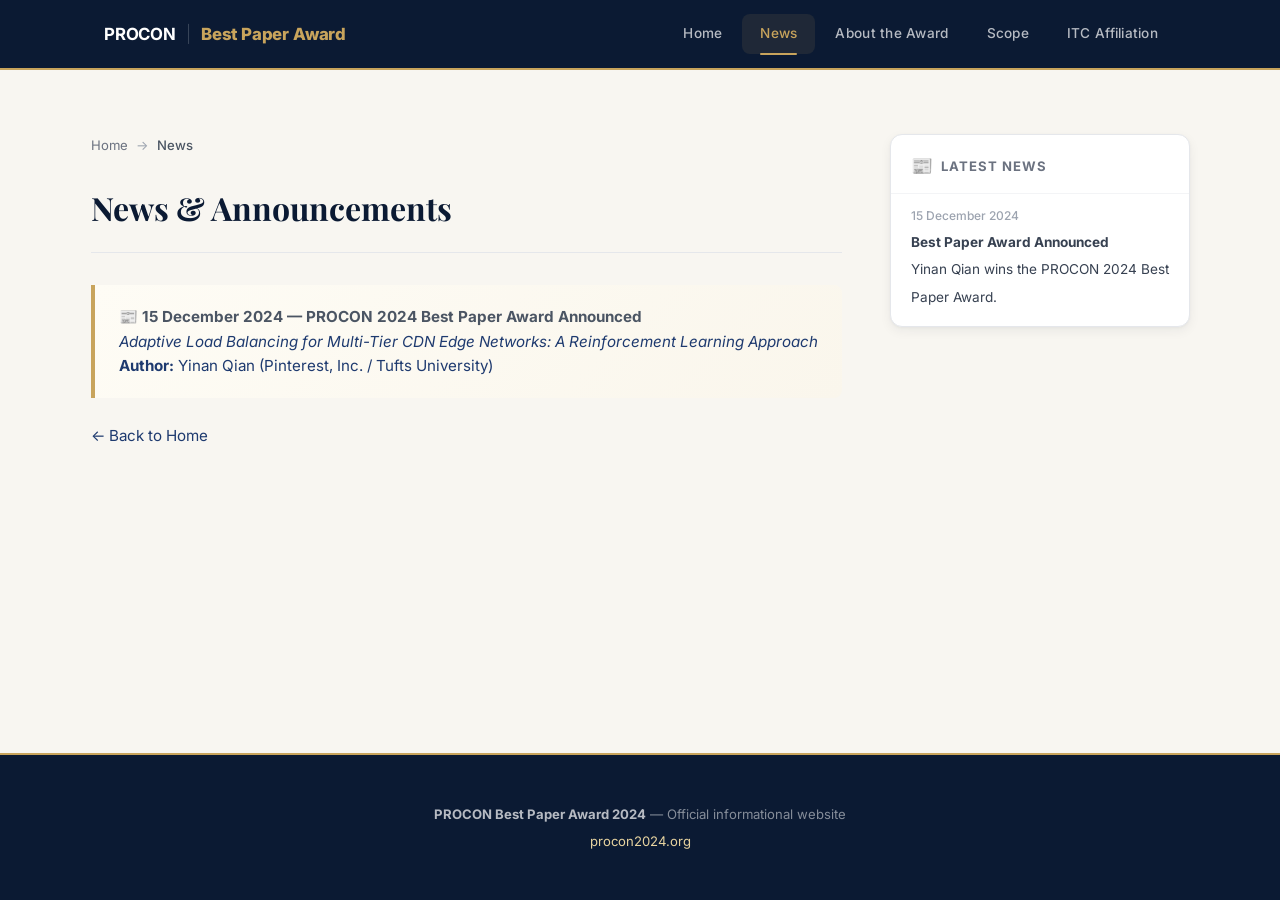
==== news/index.html @ 3cdb623d "Initial commit: PROCON 2024 Best Paper Award website" ====
<!DOCTYPE html>
<html lang="en">
<head>
  <meta charset="UTF-8">
  <meta name="viewport" content="width=device-width, initial-scale=1.0">
  <title>News — PROCON 2024 Best Paper Award</title>
  <meta name="description" content="Latest news and announcements from the PROCON 2024 Best Paper Award.">
  <link rel="stylesheet" href="/css/style.css">
  <link rel="icon" href="data:image/svg+xml,<svg xmlns=%22http://www.w3.org/2000/svg%22 viewBox=%220 0 100 100%22><text y=%22.9em%22 font-size=%2290%22>🏆</text></svg>">
</head>
<body>

<header class="site-header">
  <div class="container header-inner">
    <div class="site-title">
      <a href="/">
        PROCON <span class="separator">|</span> <span class="accent">Best Paper Award</span>
      </a>
    </div>
    <button class="menu-toggle" onclick="document.querySelector('.main-nav').classList.toggle('open')" aria-label="Toggle navigation">☰</button>
    <nav class="main-nav">
      <a href="/">Home</a>
      <a href="/news/" class="active">News</a>
      <a href="/about.html">About the Award</a>
      <a href="/scope.html">Scope</a>
      <a href="/itc.html">ITC Affiliation</a>
    </nav>
  </div>
</header>

<div class="container content-layout">
  <main class="main-content">

    <nav class="breadcrumb">
      <a href="/">Home</a>
      <span>→</span>
      <span class="current">News</span>
    </nav>

    <article>
      <div class="article-header">
        <h1>News &amp; Announcements</h1>
      </div>

      <div class="article-body">

        <div class="highlight-box">
          <strong>📰 15 December 2024 — PROCON 2024 Best Paper Award Announced</strong><br>
          <a href="/news/yinan-qian-award.html"><em>Adaptive Load Balancing for Multi-Tier CDN Edge Networks: A Reinforcement Learning Approach</em><br>
          <strong>Author:</strong> Yinan Qian (Pinterest, Inc. / Tufts University)</a>
        </div>

        <p style="margin-top:24px;">
          <a href="/">← Back to Home</a>
        </p>

      </div>
    </article>

  </main>

  <aside class="sidebar">

    <div class="sidebar-card">
      <div class="sidebar-card-header">
        <span class="icon">📰</span>
        <h3>Latest News</h3>
      </div>
      <div class="sidebar-card-body">
        <ul class="news-list">
          <li>
            <span class="date">15 December 2024</span>
            <a href="/news/yinan-qian-award.html"><strong>Best Paper Award Announced</strong><br>Yinan Qian wins the PROCON 2024 Best Paper Award.</a>
          </li>
        </ul>
      </div>
    </div>

  </aside>
</div>

<footer class="site-footer">
  <div class="container">
    <p><strong>PROCON Best Paper Award 2024</strong> — Official informational website</p>
    <p><a href="https://procon2024.org">procon2024.org</a></p>
  </div>
</footer>

<script>
document.addEventListener('DOMContentLoaded', function() {
  var toggle = document.querySelector('.menu-toggle');
  var nav = document.querySelector('.main-nav');
  if (toggle) toggle.addEventListener('click', function() { nav.classList.toggle('open'); });
  nav.querySelectorAll('a').forEach(function(l) { l.addEventListener('click', function() { nav.classList.remove('open'); }); });
});
</script>

</body>
</html>
---- css/style.css ----
/* ============================================
   PROCON 2024 Best Paper Award — Official Site
   Premium Design System
   ============================================ */

/* --- Fonts --- */
@import url('https://fonts.googleapis.com/css2?family=Inter:wght@300;400;500;600;700;800&family=Playfair+Display:ital,wght@0,600;0,700;1,600&family=JetBrains+Mono:wght@400;500&display=swap');

:root {
  /* Colors — ITC / PROCON brand */
  --accent-blue: #2563eb;
  --navy:       #0b1a33;
  --navy-light: #162d50;
  --navy-mid:   #1e3a6f;
  --gold:       #c8a45c;
  --gold-light: #e8d4a0;
  --gold-dark:  #a8863a;
  --cream:      #f8f6f1;
  --white:      #ffffff;
  --gray-50:    #f9fafb;
  --gray-100:   #f3f4f6;
  --gray-200:   #e5e7eb;
  --gray-300:   #d1d5db;
  --gray-400:   #9ca3af;
  --gray-500:   #6b7280;
  --gray-600:   #4b5563;
  --gray-700:   #374151;
  --gray-800:   #1f2937;
  --gray-900:   #111827;
  --blue-accent: #2563eb;
  --blue-light: #dbeafe;
  --teal-accent: #0891b2;

  /* Typography */
  --font-sans:  'Inter', -apple-system, BlinkMacSystemFont, 'Segoe UI', sans-serif;
  --font-serif: 'Playfair Display', Georgia, 'Times New Roman', serif;
  --font-mono:  'JetBrains Mono', 'SF Mono', 'Fira Code', monospace;

  /* Spacing */
  --space-xs:  4px;
  --space-sm:  8px;
  --space-md:  16px;
  --space-lg:  24px;
  --space-xl:  32px;
  --space-2xl: 48px;
  --space-3xl: 64px;
  --space-4xl: 80px;

  /* Radii */
  --radius-sm: 4px;
  --radius-md: 8px;
  --radius-lg: 12px;
  --radius-xl: 16px;

  /* Shadows */
  --shadow-sm:  0 1px 2px rgba(11, 26, 51, 0.04);
  --shadow-md:  0 4px 12px rgba(11, 26, 51, 0.06), 0 1px 3px rgba(11, 26, 51, 0.04);
  --shadow-lg:  0 8px 30px rgba(11, 26, 51, 0.08), 0 2px 6px rgba(11, 26, 51, 0.04);
  --shadow-xl:  0 20px 50px rgba(11, 26, 51, 0.12), 0 4px 12px rgba(11, 26, 51, 0.06);
  --shadow-gold: 0 4px 20px rgba(200, 164, 92, 0.25);

  /* Transitions */
  --ease-out: cubic-bezier(0.16, 1, 0.3, 1);
  --ease-in-out: cubic-bezier(0.65, 0, 0.35, 1);
}

/* ----- Reset ----- */
*, *::before, *::after { box-sizing: border-box; margin: 0; padding: 0; }
html { font-size: 16px; scroll-behavior: smooth; -webkit-font-smoothing: antialiased; -moz-osx-font-smoothing: grayscale; }
body {
  font-family: var(--font-sans);
  color: var(--gray-800);
  background: var(--cream);
  line-height: 1.7;
  min-height: 100vh;
  display: flex;
  flex-direction: column;
}

img { max-width: 100%; height: auto; display: block; }
a { color: var(--navy-mid); text-decoration: none; transition: color 0.2s var(--ease-out); }
a:hover { color: var(--gold-dark); }
::selection { background: var(--gold-light); color: var(--navy); }

/* ----- Container ----- */
.container { max-width: 1120px; margin: 0 auto; padding: 0 var(--space-lg); }

/* ============================================
   HEADER
   ============================================ */
.site-header {
  background: var(--navy);
  position: sticky;
  top: 0;
  z-index: 100;
  border-bottom: 2px solid var(--gold);
}
.header-inner {
  display: flex;
  align-items: center;
  justify-content: space-between;
  height: 68px;
}
.site-title {
  font-family: var(--font-sans);
  font-size: 1.05rem;
  font-weight: 700;
  letter-spacing: -0.01em;
}
.site-title a { color: var(--white); display: flex; align-items: center; gap: 10px; }
.site-title a:hover { color: var(--gold-light); }
.site-title .accent { color: var(--gold); font-weight: 800; }
.site-title .separator { color: rgba(255,255,255,0.2); font-weight: 300; }
.site-title .tag {
  display: inline-block;
  background: var(--gold);
  color: var(--navy);
  padding: 2px 10px;
  border-radius: 100px;
  font-size: 0.7rem;
  font-weight: 700;
  letter-spacing: 0.05em;
}

.main-nav { display: flex; align-items: center; gap: 2px; }
.main-nav a {
  color: rgba(255,255,255,0.7);
  padding: 8px 18px;
  border-radius: var(--radius-md);
  font-size: 0.85rem;
  font-weight: 500;
  letter-spacing: 0.02em;
  transition: all 0.2s var(--ease-out);
  position: relative;
}
.main-nav a:hover { color: var(--white); background: rgba(255,255,255,0.07); }
.main-nav a.active { color: var(--gold); background: rgba(200,164,92,0.1); }
.main-nav a.active::after {
  content: '';
  position: absolute;
  bottom: -1px;
  left: 18px;
  right: 18px;
  height: 2px;
  background: var(--gold);
  border-radius: 1px;
}

.menu-toggle {
  display: none;
  background: none;
  border: 1px solid rgba(255,255,255,0.2);
  color: var(--white);
  padding: 8px 14px;
  border-radius: var(--radius-md);
  cursor: pointer;
  font-size: 1.2rem;
  line-height: 1;
  transition: all 0.2s;
}
.menu-toggle:hover { background: rgba(255,255,255,0.1); }

/* ============================================
   HERO
   ============================================ */
.hero {
  background: linear-gradient(160deg, var(--navy) 0%, #0f2340 40%, #162d50 70%, #0b1a33 100%);
  color: var(--white);
  padding: var(--space-4xl) 0 var(--space-3xl);
  text-align: center;
  position: relative;
  overflow: hidden;
}
.hero::before {
  content: '';
  position: absolute;
  top: -50%;
  left: -50%;
  width: 200%;
  height: 200%;
  background: radial-gradient(ellipse at 30% 50%, rgba(200,164,92,0.06) 0%, transparent 60%),
              radial-gradient(ellipse at 70% 30%, rgba(37,99,235,0.04) 0%, transparent 40%);
  pointer-events: none;
}
.hero::after {
  content: '';
  position: absolute;
  bottom: 0;
  left: 0;
  right: 0;
  height: 3px;
  background: linear-gradient(90deg, transparent 0%, var(--gold) 30%, var(--gold-light) 50%, var(--gold) 70%, transparent 100%);
}
.hero-content { position: relative; z-index: 1; }

.hero-badge {
  display: inline-flex;
  align-items: center;
  gap: 8px;
  background: rgba(200,164,92,0.15);
  border: 1px solid rgba(200,164,92,0.3);
  padding: 6px 18px;
  border-radius: 100px;
  font-size: 0.78rem;
  font-weight: 600;
  letter-spacing: 0.08em;
  text-transform: uppercase;
  color: var(--gold-light);
  margin-bottom: var(--space-lg);
}

.hero h1 {
  font-family: var(--font-serif);
  font-size: 3.2rem;
  font-weight: 700;
  line-height: 1.15;
  letter-spacing: -0.02em;
  margin-bottom: var(--space-md);
}
.hero h1 .highlight { color: var(--gold); }

.hero-subtitle {
  font-size: 1.15rem;
  color: rgba(255,255,255,0.7);
  max-width: 640px;
  margin: 0 auto var(--space-sm);
  font-weight: 300;
  line-height: 1.6;
}

.hero-meta {
  font-size: 0.88rem;
  color: rgba(255,255,255,0.45);
  margin-top: var(--space-sm);
  letter-spacing: 0.02em;
}
.hero-meta span { display: inline-block; margin: 0 10px; }
.hero-meta .sep { color: rgba(255,255,255,0.2); }

/* ----- Award Banner Below Hero ----- */
.award-banner {
  background: linear-gradient(135deg, #fefcf5 0%, #faf6ec 100%);
  border-bottom: 1px solid var(--gray-200);
  padding: var(--space-xl) 0;
}
.award-banner-inner {
  display: flex;
  align-items: flex-start;
  gap: var(--space-lg);
  max-width: 960px;
  margin: 0 auto;
}
.award-icon {
  flex-shrink: 0;
  width: 56px;
  height: 56px;
  background: linear-gradient(135deg, var(--gold) 0%, var(--gold-dark) 100%);
  border-radius: 50%;
  display: flex;
  align-items: center;
  justify-content: center;
  font-size: 1.5rem;
  box-shadow: var(--shadow-gold);
}
.award-text h2 {
  font-family: var(--font-serif);
  font-size: 1.25rem;
  color: var(--navy);
  margin-bottom: 4px;
}
.award-text p {
  color: var(--gray-500);
  font-size: 0.92rem;
}

/* ============================================
   LAYOUT: Content + Sidebar
   ============================================ */
.content-layout {
  display: grid;
  grid-template-columns: 1fr 300px;
  gap: 48px;
  padding: var(--space-3xl) 0;
}
.main-content { min-width: 0; }

/* ============================================
   SIDEBAR
   ============================================ */
.sidebar { position: sticky; top: 92px; align-self: start; }

.sidebar-card {
  background: var(--white);
  border-radius: var(--radius-lg);
  box-shadow: var(--shadow-md);
  border: 1px solid var(--gray-200);
  margin-bottom: var(--space-lg);
  overflow: hidden;
}

.sidebar-card-header {
  padding: 16px 20px 12px;
  border-bottom: 1px solid var(--gray-100);
  display: flex;
  align-items: center;
  gap: 8px;
}
.sidebar-card-header .icon { font-size: 1.1rem; }
.sidebar-card-header h3 {
  font-family: var(--font-sans);
  font-size: 0.82rem;
  font-weight: 700;
  text-transform: uppercase;
  letter-spacing: 0.08em;
  color: var(--gray-500);
}

.sidebar-card-body { padding: 12px 20px 16px; }

/* News list */
.news-list { list-style: none; }
.news-list li {
  padding: 12px 0;
  border-bottom: 1px solid var(--gray-100);
}
.news-list li:first-child { padding-top: 0; }
.news-list li:last-child { border-bottom: none; padding-bottom: 0; }

.news-list .date {
  font-size: 0.75rem;
  color: var(--gray-400);
  display: block;
  margin-bottom: 2px;
  font-weight: 500;
}
.news-list a {
  font-size: 0.85rem;
  line-height: 1.45;
  color: var(--gray-700);
  transition: color 0.2s;
}
.news-list a:hover { color: var(--navy-mid); }

/* Quick facts */
.fact-list { list-style: none; }
.fact-list li {
  display: flex;
  justify-content: space-between;
  align-items: center;
  padding: 8px 0;
  border-bottom: 1px solid var(--gray-100);
  font-size: 0.85rem;
}
.fact-list li:last-child { border-bottom: none; }
.fact-list .label {
  color: var(--gray-400);
  font-size: 0.75rem;
  font-weight: 600;
  text-transform: uppercase;
  letter-spacing: 0.05em;
}
.fact-list .value {
  color: var(--gray-700);
  font-weight: 500;
  text-align: right;
}

/* Links */
.link-list { list-style: none; }
.link-list li { margin-bottom: 6px; }
.link-list li:last-child { margin-bottom: 0; }
.link-list a {
  font-size: 0.85rem;
  color: var(--navy-mid);
  display: inline-flex;
  align-items: center;
  gap: 6px;
}
.link-list a:hover { color: var(--gold-dark); }
.link-list .arrow { color: var(--gold); font-size: 0.7rem; }

/* ============================================
   SECTIONS & CARDS
   ============================================ */
.section-title {
  font-family: var(--font-serif);
  font-size: 1.75rem;
  color: var(--navy);
  margin-bottom: var(--space-lg);
  line-height: 1.3;
}
.section-title .sub {
  display: block;
  font-family: var(--font-sans);
  font-size: 0.85rem;
  font-weight: 500;
  color: var(--gray-400);
  text-transform: uppercase;
  letter-spacing: 0.08em;
  margin-bottom: 6px;
}

.content-card {
  background: var(--white);
  border-radius: var(--radius-lg);
  box-shadow: var(--shadow-md);
  border: 1px solid var(--gray-200);
  padding: 32px;
  margin-bottom: var(--space-lg);
}

.content-card h3 {
  font-family: var(--font-serif);
  font-size: 1.2rem;
  color: var(--navy);
  margin-bottom: 14px;
  line-height: 1.4;
}
.content-card p { margin-bottom: 12px; color: var(--gray-600); }
.content-card p:last-child { margin-bottom: 0; }
.content-card ul, .content-card ol { margin: 0 0 12px 20px; color: var(--gray-600); }
.content-card li { margin-bottom: 6px; }

/* ============================================
   PAPER INFO CARD
   ============================================ */
.paper-card {
  background: linear-gradient(135deg, var(--navy) 0%, #162d50 100%);
  border-radius: var(--radius-lg);
  padding: 36px;
  color: var(--white);
  margin-bottom: var(--space-lg);
}
.paper-card .award-tag {
  display: inline-block;
  background: var(--gold);
  color: var(--navy);
  padding: 4px 14px;
  border-radius: 100px;
  font-size: 0.72rem;
  font-weight: 700;
  text-transform: uppercase;
  letter-spacing: 0.08em;
  margin-bottom: var(--space-md);
}
.paper-card h3 {
  font-family: var(--font-serif);
  font-size: 1.4rem;
  color: var(--white);
  margin-bottom: var(--space-md);
  line-height: 1.35;
}
.paper-card .meta-line {
  color: rgba(255,255,255,0.6);
  font-size: 0.88rem;
  margin-bottom: 6px;
}
.paper-card .meta-line strong { color: var(--gold-light); font-weight: 600; }
.paper-card .btn-outline {
  display: inline-block;
  margin-top: var(--space-md);
  border: 1px solid rgba(255,255,255,0.25);
  color: rgba(255,255,255,0.85);
  padding: 8px 22px;
  border-radius: var(--radius-md);
  font-size: 0.85rem;
  font-weight: 500;
  transition: all 0.2s var(--ease-out);
}
.paper-card .btn-outline:hover {
  background: var(--gold);
  color: var(--navy);
  border-color: var(--gold);
}

/* ============================================
   NEWS ARTICLE PAGE
   ============================================ */
.article-header {
  margin-bottom: var(--space-xl);
  padding-bottom: var(--space-lg);
  border-bottom: 1px solid var(--gray-200);
}
.article-header .date {
  color: var(--gray-400);
  font-size: 0.85rem;
  font-weight: 500;
  margin-bottom: var(--space-sm);
  display: flex;
  align-items: center;
  gap: 8px;
}
.article-header .date::before {
  content: '';
  width: 4px;
  height: 4px;
  background: var(--gold);
  border-radius: 50%;
  display: inline-block;
}
.article-header h1 {
  font-family: var(--font-serif);
  font-size: 2rem;
  color: var(--navy);
  line-height: 1.25;
}

.article-body { font-size: 0.95rem; color: var(--gray-600); }
.article-body p { margin-bottom: 16px; line-height: 1.8; }
.article-body h2 {
  font-family: var(--font-serif);
  font-size: 1.35rem;
  color: var(--navy);
  margin: 32px 0 14px;
}

.highlight-box {
  background: linear-gradient(135deg, #fefcf5 0%, #faf6ec 100%);
  border-left: 4px solid var(--gold);
  padding: 20px 24px;
  border-radius: 0 var(--radius-md) var(--radius-md) 0;
  margin-bottom: var(--space-lg);
  font-size: 0.95rem;
  line-height: 1.6;
}

.paper-details { margin-bottom: var(--space-lg); }
.paper-details .row {
  display: flex;
  padding: 10px 0;
  border-bottom: 1px solid var(--gray-100);
}
.paper-details .row-label {
  flex: 0 0 140px;
  font-weight: 600;
  font-size: 0.85rem;
  color: var(--gray-500);
  text-transform: uppercase;
  letter-spacing: 0.05em;
}
.paper-details .row-value {
  flex: 1;
  font-size: 0.9rem;
  color: var(--gray-700);
}

/* ============================================
   PAGE SECTION (About / History / Scope)
   ============================================ */
.page-section {
  padding: var(--space-3xl) 0;
}
.page-section h1 {
  font-family: var(--font-serif);
  font-size: 2.2rem;
  color: var(--navy);
  margin-bottom: var(--space-md);
  line-height: 1.2;
}
.page-section .lead {
  font-size: 1.05rem;
  color: var(--gray-500);
  max-width: 720px;
  margin-bottom: var(--space-2xl);
  line-height: 1.7;
}
.page-section h2 {
  font-family: var(--font-serif);
  font-size: 1.5rem;
  color: var(--navy);
  margin-top: var(--space-2xl);
  margin-bottom: var(--space-md);
  line-height: 1.3;
}
.page-section h3 {
  font-size: 1.05rem;
  font-weight: 600;
  color: var(--navy);
  margin-top: var(--space-lg);
  margin-bottom: var(--space-sm);
}
.page-section p { color: var(--gray-600); margin-bottom: 14px; line-height: 1.8; }
.page-section ul, .page-section ol { margin: 0 0 16px 20px; color: var(--gray-600); }
.page-section li { margin-bottom: 6px; line-height: 1.7; }

.page-nav {
  display: flex;
  justify-content: space-between;
  margin-top: var(--space-2xl);
  padding-top: var(--space-lg);
  border-top: 1px solid var(--gray-200);
}
.page-nav a {
  color: var(--navy-mid);
  font-size: 0.9rem;
  font-weight: 500;
}
.page-nav a:hover { color: var(--gold-dark); }

/* Breadcrumb */
.breadcrumb {
  font-size: 0.82rem;
  color: var(--gray-400);
  margin-bottom: var(--space-xl);
  display: flex;
  align-items: center;
  gap: 8px;
}
.breadcrumb a { color: var(--gray-500); }
.breadcrumb a:hover { color: var(--navy-mid); }
.breadcrumb .current { color: var(--gray-600); font-weight: 500; }

/* ============================================
   HISTORY TABLE
   ============================================ */
.table-wrap {
  overflow-x: auto;
  margin-bottom: var(--space-xl);
}
.history-table {
  width: 100%;
  border-collapse: collapse;
  background: var(--white);
  border-radius: var(--radius-lg);
  overflow: hidden;
  box-shadow: var(--shadow-md);
}
.history-table th {
  background: var(--navy);
  color: var(--white);
  padding: 14px 18px;
  text-align: left;
  font-size: 0.78rem;
  font-weight: 600;
  text-transform: uppercase;
  letter-spacing: 0.06em;
}
.history-table td {
  padding: 12px 18px;
  font-size: 0.88rem;
  border-bottom: 1px solid var(--gray-100);
  color: var(--gray-600);
}
.history-table tr:hover td { background: var(--gray-50); }
.history-table .highlight-row td {
  background: #fefcf5;
  color: var(--navy);
  font-weight: 500;
  border-left: 3px solid var(--gold);
}

/* ============================================
   QUOTE BLOCK
   ============================================ */
.quote-block {
  background: var(--white);
  border-radius: var(--radius-lg);
  padding: 28px 32px;
  border: 1px solid var(--gray-200);
  border-left: 4px solid var(--gold);
  margin: var(--space-lg) 0;
}
.quote-block p {
  font-family: var(--font-serif);
  font-style: italic;
  font-size: 1rem;
  color: var(--gray-700);
  line-height: 1.7;
}
.quote-block .attribution {
  display: block;
  font-family: var(--font-sans);
  font-style: normal;
  font-size: 0.82rem;
  color: var(--gray-400);
  margin-top: var(--space-sm);
}

/* ============================================
   INFO GRID
   ============================================ */
.info-grid {
  display: grid;
  grid-template-columns: repeat(2, 1fr);
  gap: 1px;
  background: var(--gray-200);
  border-radius: var(--radius-lg);
  overflow: hidden;
  margin-bottom: var(--space-lg);
}
.cell {
  background: var(--white);
  padding: 16px 20px;
  display: flex;
  flex-direction: column;
  gap: 2px;
}
.cell-label {
  font-size: 0.72rem;
  font-weight: 600;
  color: var(--gray-400);
  text-transform: uppercase;
  letter-spacing: 0.06em;
}
.cell-value {
  font-size: 0.88rem;
  color: var(--gray-700);
  font-weight: 500;
}

/* ============================================
   STATS BANNER
   ============================================ */
.stats-banner {
  margin: var(--space-lg) 0;
}
.stats-grid {
  display: grid;
  grid-template-columns: repeat(4, 1fr);
  gap: var(--space-md);
}
.stat-card {
  background: var(--white);
  border-radius: var(--radius-lg);
  padding: 24px 20px;
  text-align: center;
  box-shadow: var(--shadow-sm);
  border: 1px solid var(--gray-200);
  transition: all 0.2s var(--ease-out);
}
.stat-card:hover {
  box-shadow: var(--shadow-md);
  transform: translateY(-2px);
}
.stat-icon { font-size: 1.8rem; margin-bottom: 10px; }
.stat-num {
  font-family: var(--font-serif);
  font-size: 0.95rem;
  font-weight: 700;
  color: var(--navy);
  margin-bottom: 6px;
}
.stat-desc {
  font-size: 0.75rem;
  color: var(--gray-400);
  line-height: 1.5;
}

/* ============================================
   FEATURE SECTION (alt-homepage style)
   ============================================ */
.feature-section {
  padding: var(--space-3xl) 0;
}
.feature-section .section-label {
  font-size: 0.75rem;
  font-weight: 600;
  color: var(--gold);
  text-transform: uppercase;
  letter-spacing: 0.1em;
  margin-bottom: var(--space-sm);
}
.feature-section h2 {
  font-family: var(--font-serif);
  font-size: 2rem;
  color: var(--navy);
  margin-bottom: var(--space-xl);
  line-height: 1.2;
}

.award-card {
  background: var(--white);
  border-radius: var(--radius-lg);
  box-shadow: var(--shadow-md);
  border: 1px solid var(--gray-200);
  padding: 28px 32px;
  margin-bottom: var(--space-lg);
  transition: all 0.2s var(--ease-out);
}
.award-card:hover {
  box-shadow: var(--shadow-lg);
  transform: translateY(-2px);
}
.award-card .card-tag {
  display: inline-block;
  background: linear-gradient(135deg, var(--gold) 0%, var(--gold-dark) 100%);
  color: var(--white);
  padding: 3px 12px;
  border-radius: 100px;
  font-size: 0.68rem;
  font-weight: 700;
  text-transform: uppercase;
  letter-spacing: 0.08em;
  margin-bottom: var(--space-md);
}
.award-card h3 {
  font-family: var(--font-serif);
  font-size: 1.15rem;
  color: var(--navy);
  margin-bottom: var(--space-sm);
  line-height: 1.35;
}
.award-card .meta-row {
  font-size: 0.88rem;
  color: var(--gray-600);
  margin-bottom: var(--space-md);
  line-height: 1.6;
}
.award-card .meta-row .strong {
  font-weight: 600;
  color: var(--gray-700);
  display: inline-block;
  min-width: 70px;
}
.award-card .btn-ghost {
  display: inline-block;
  color: var(--navy-mid);
  font-size: 0.85rem;
  font-weight: 500;
  transition: all 0.2s;
}
.award-card .btn-ghost:hover { color: var(--gold-dark); }

/* ============================================
   FOOTER
   ============================================ */
.site-footer {
  background: var(--navy);
  color: rgba(255,255,255,0.5);
  text-align: center;
  padding: var(--space-2xl) 0;
  margin-top: auto;
  border-top: 2px solid var(--gold);
}
.site-footer p { font-size: 0.82rem; margin-bottom: 4px; }
.site-footer p:last-child { margin-bottom: 0; }
.site-footer strong { color: rgba(255,255,255,0.7); }
.site-footer a { color: var(--gold-light); }
.site-footer a:hover { color: var(--gold); }

/* ============================================
   RESPONSIVE
   ============================================ */
@media (max-width: 900px) {
  .content-layout { grid-template-columns: 1fr; }
  .sidebar { position: static; }
  .stats-grid { grid-template-columns: repeat(2, 1fr); }
  .info-grid { grid-template-columns: 1fr; }
}
@media (max-width: 700px) {
  .menu-toggle { display: block; }
  .main-nav {
    display: none;
    position: absolute;
    top: 68px;
    left: 0;
    right: 0;
    background: var(--navy);
    flex-direction: column;
    padding: var(--space-md);
    border-bottom: 2px solid var(--gold);
    gap: 4px;
  }
  .main-nav.open { display: flex; }
  .main-nav a { padding: 12px 16px; width: 100%; }
  .main-nav a.active::after { display: none; }
  .hero h1 { font-size: 2rem; }
  .award-banner-inner { flex-direction: column; align-items: center; text-align: center; }
  .stats-grid { grid-template-columns: 1fr; }
}
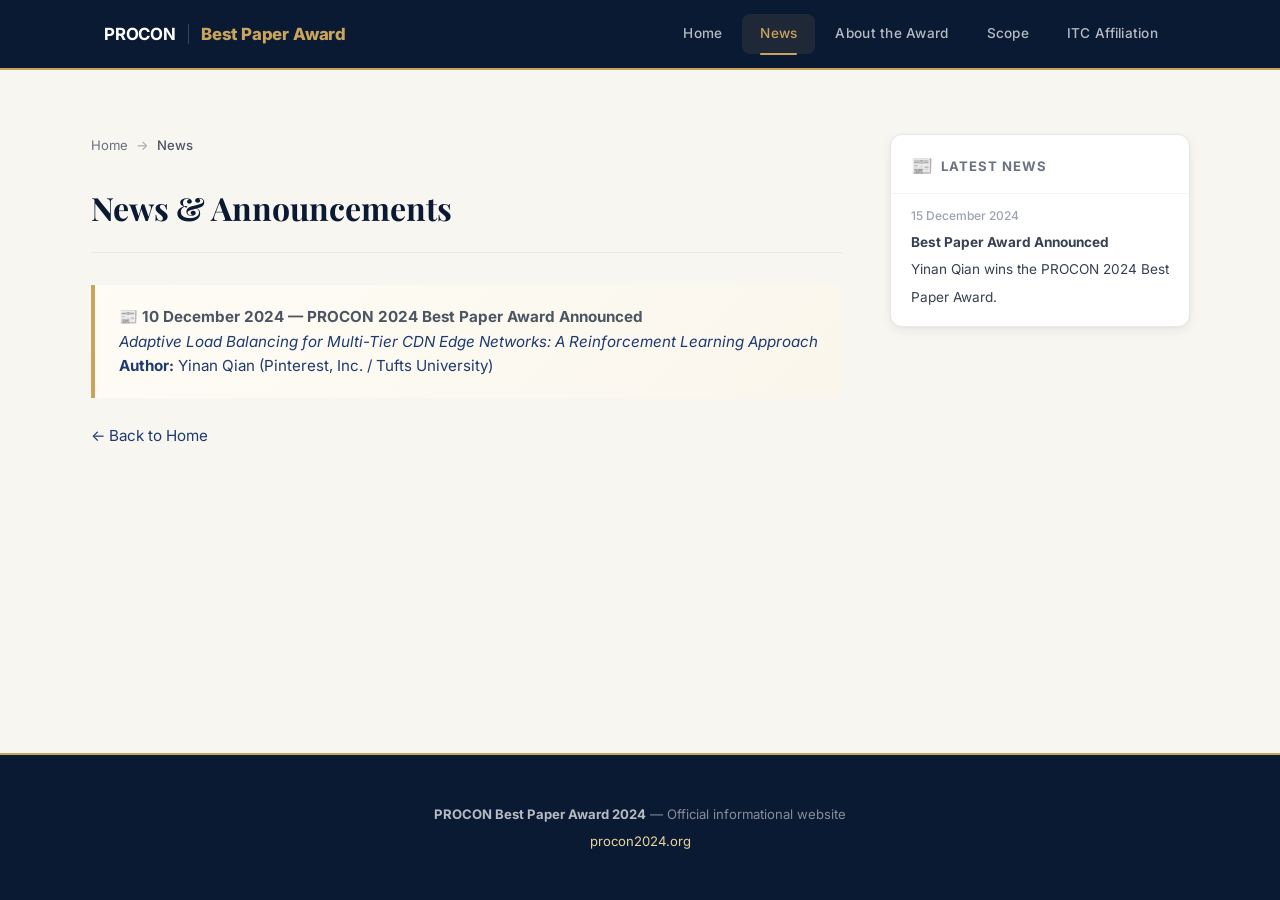
==== commit 9a9695a1: "Update PROCON award date to 10 December 2024" ====
--- a/news/index.html
+++ b/news/index.html
@@ -45,7 +45,7 @@
       <div class="article-body">
 
         <div class="highlight-box">
-          <strong>📰 15 December 2024 — PROCON 2024 Best Paper Award Announced</strong><br>
+          <strong>📰 10 December 2024 — PROCON 2024 Best Paper Award Announced</strong><br>
           <a href="/news/yinan-qian-award.html"><em>Adaptive Load Balancing for Multi-Tier CDN Edge Networks: A Reinforcement Learning Approach</em><br>
           <strong>Author:</strong> Yinan Qian (Pinterest, Inc. / Tufts University)</a>
         </div>
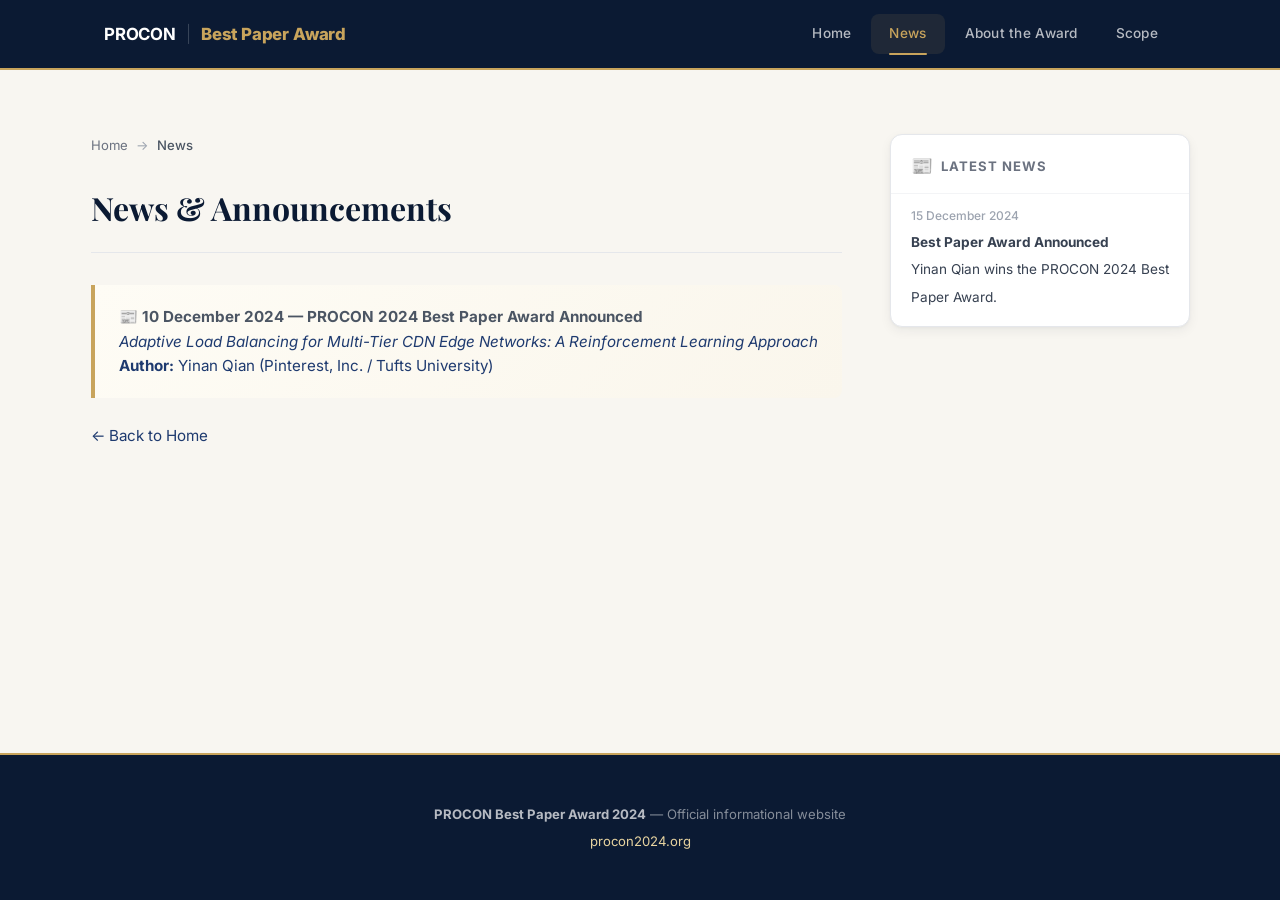
==== commit 36c9c806: "Remove all ITC affiliation references; delete itc.html" ====
--- a/news/index.html
+++ b/news/index.html
@@ -23,7 +23,7 @@
       <a href="/news/" class="active">News</a>
       <a href="/about.html">About the Award</a>
       <a href="/scope.html">Scope</a>
-      <a href="/itc.html">ITC Affiliation</a>
+    
     </nav>
   </div>
 </header>
